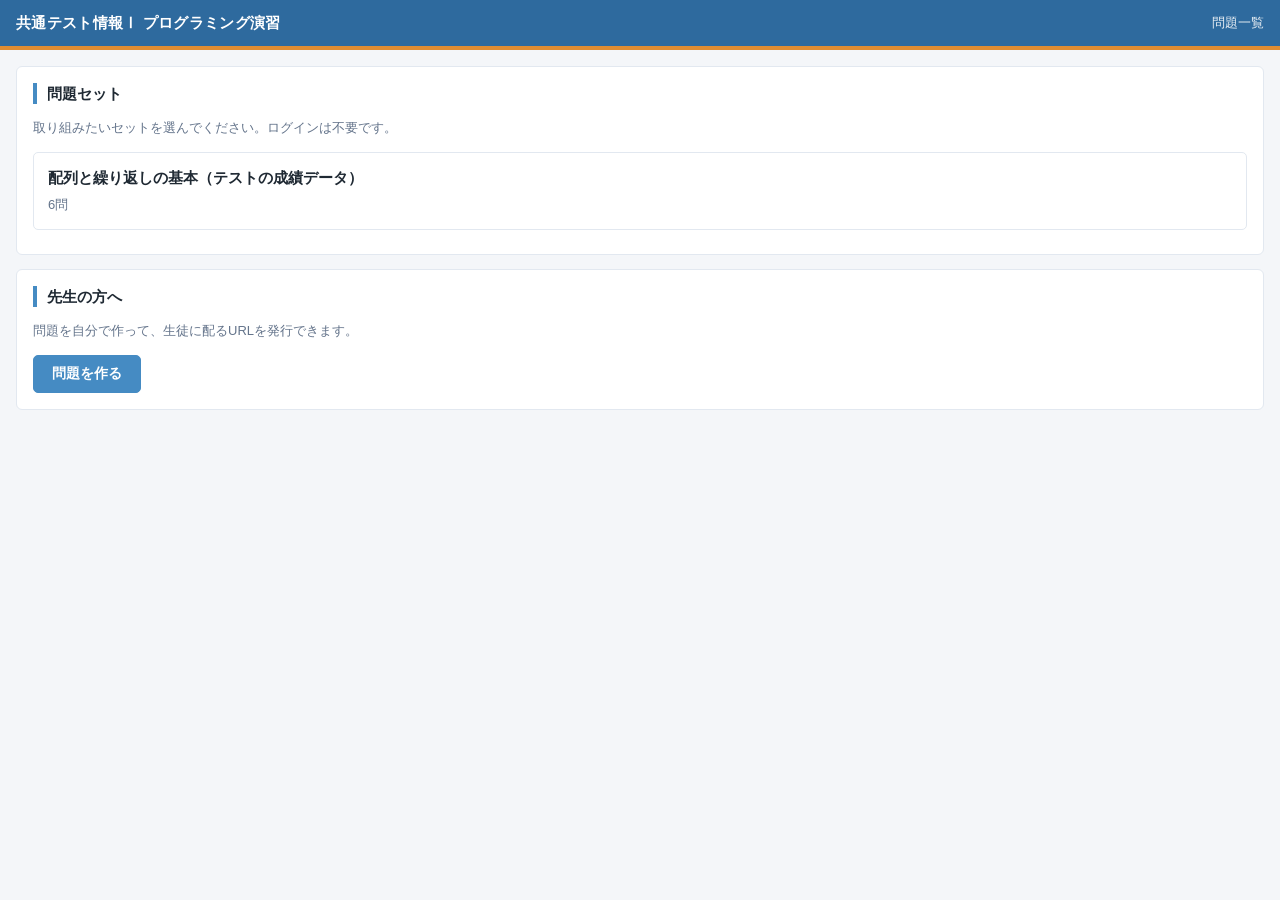
==== index.html @ c81c2eb8 "共通テスト情報Ⅰ プログラミング演習アプリ 初版 - 共通テスト用プログラム表記（新DNCL）のインタプリタを実装（ステップ実行つき） - 穴埋め問題を指ドラッグ／タップで解ける生徒画面（ログイン不要" ====
<!DOCTYPE html>
<html lang="ja">
<head>
<meta charset="utf-8">
<meta name="viewport" content="width=device-width, initial-scale=1, viewport-fit=cover">
<title>共通テスト情報Ⅰ プログラミング演習</title>
<link rel="stylesheet" href="style.css?v=3">
</head>
<body>

<div class="topbar">
  <h1>共通テスト情報Ⅰ プログラミング演習</h1>
  <span class="sub" id="setname"></span>
  <span class="spacer"></span>
  <a href="#/" id="homelink">問題一覧</a>
</div>

<div class="wrap" id="app"></div>

<div class="tray" id="tray" hidden>
  <div class="lbl">選択肢を指でドラッグして、コードの空欄に入れてください（タップして選んでから空欄をタップしてもOK）</div>
  <div class="chips" id="chips"></div>
</div>

<script src="codec.js"></script>
<script src="dncl.js"></script>
<script src="problems.js"></script>
<script src="app.js"></script>
</body>
</html>
---- style.css ----
/* =========================================================================
   共通テスト情報Ⅰ プログラミング演習
   ========================================================================= */
:root {
  --pri: #458BC3;
  --pri-d: #2e6a9e;
  --pri-l: #eaf2f9;
  --acc: #DF8D33;
  --acc-l: #fdf3e7;
  --ok: #2f9e5f;
  --ok-l: #e9f7ef;
  --ng: #d64545;
  --ng-l: #fdeeee;
  --bg: #f4f6f9;
  --card: #ffffff;
  --line: #e2e8f0;
  --text: #1f2933;
  --muted: #64748b;
  --code-bg: #1b2430;
  --code-fg: #e6edf3;
  --code-line: #2b3746;
  --mono: "SFMono-Regular", Consolas, "Liberation Mono", Menlo, "Courier New", monospace;
  --sans: -apple-system, BlinkMacSystemFont, "Hiragino Sans", "Hiragino Kaku Gothic ProN", "Noto Sans JP", sans-serif;
}

* { box-sizing: border-box; }
html, body { margin: 0; padding: 0; }
body {
  font-family: var(--sans);
  background: var(--bg);
  color: var(--text);
  line-height: 1.7;
  -webkit-text-size-adjust: 100%;
}
code { font-family: var(--mono); background: #eef2f6; padding: 1px 5px; border-radius: 3px; font-size: .92em; }
a { color: var(--pri-d); }

/* ---------- header ---------- */
.topbar {
  background: var(--pri-d);
  color: #fff;
  padding: 10px 16px;
  display: flex; align-items: center; gap: 12px;
  flex-wrap: wrap;
  border-bottom: 4px solid var(--acc);
  position: sticky; top: 0; z-index: 40;
}
.topbar h1 { font-size: 15px; margin: 0; font-weight: 600; letter-spacing: .02em; }
.topbar .sub { font-size: 12px; opacity: .85; }
.topbar .spacer { flex: 1; }
.topbar a { color: #fff; text-decoration: none; font-size: 13px; opacity: .9; }
.topbar a:hover { opacity: 1; text-decoration: underline; }

/* ---------- layout ---------- */
.wrap { max-width: 1280px; margin: 0 auto; padding: 16px 16px 180px; }
.cols { display: grid; grid-template-columns: minmax(0, 1.05fr) minmax(0, .95fr); gap: 16px; align-items: start; }
@media (max-width: 980px) { .cols { grid-template-columns: minmax(0, 1fr); } }
.cols > div { min-width: 0; }

.card {
  background: var(--card);
  border: 1px solid var(--line);
  border-radius: 6px;
  padding: 16px;
  margin-bottom: 14px;
}
.card h2 {
  font-size: 15px; margin: 0 0 10px;
  padding-left: 10px; border-left: 4px solid var(--pri);
  line-height: 1.4;
}
.card h3 { font-size: 13px; margin: 16px 0 6px; color: var(--muted); }
.q-text { font-size: 15px; margin: 0 0 4px; }

/* ---------- nav ---------- */
.qnav { display: flex; gap: 6px; flex-wrap: wrap; margin-bottom: 14px; }
.qnav a {
  display: inline-flex; align-items: center; gap: 5px;
  padding: 6px 12px; border-radius: 4px; font-size: 13px;
  background: #fff; border: 1px solid var(--line); color: var(--text);
  text-decoration: none;
}
.qnav a.cur { background: var(--pri); color: #fff; border-color: var(--pri); }
.qnav a .dot { width: 7px; height: 7px; border-radius: 50%; background: #cbd5e1; display: inline-block; }
.qnav a.done .dot { background: var(--ok); }

/* ---------- data table ---------- */
table.data { border-collapse: collapse; font-size: 13px; margin: 8px 0 0; }
table.data th, table.data td { border: 1px solid var(--line); padding: 5px 12px; text-align: center; }
table.data th { background: #f3f4f6; font-weight: 600; }
table.data td:first-child, table.data th:first-child { background: #f8fafc; font-weight: 600; }

/* ---------- code ---------- */
.codebox {
  background: var(--code-bg); color: var(--code-fg);
  border-radius: 6px; padding: 10px 0; overflow-x: auto;
  font-family: var(--mono); font-size: 14px; line-height: 1.9;
}
.cl {
  display: flex; align-items: flex-start; gap: 10px;
  padding: 1px 14px; white-space: pre; transition: background .18s, transform .18s;
  transform-origin: left center; border-left: 3px solid transparent;
}
.cl .ln { color: #64748b; user-select: none; flex: 0 0 auto; font-size: 12px; padding-top: 3px; }
.cl .ct { flex: 1 1 auto; }
.cl.active {
  background: rgba(223, 141, 51, .18);
  border-left-color: var(--acc);
  transform: scale(1.025);
}
.cl.done-flash { background: rgba(69, 139, 195, .16); }
.tok-str { color: #9ecbff; }
.tok-num { color: #f0b37e; }
.tok-kw { color: #ff9dc0; }
.tok-fn { color: #7ee0c0; }
.tok-cmt { color: #7d8a99; }

/* ---------- slots ---------- */
.slot {
  display: inline-block; min-width: 88px; padding: 0 8px;
  background: #33445a; border: 2px dashed #7a90ab; border-radius: 4px;
  color: #cfe0f2; text-align: center; cursor: pointer;
  vertical-align: baseline; font-family: var(--mono);
}
.slot .ph { color: #93a7bd; font-size: 12px; }
.slot.filled { background: #1f5f92; border: 2px solid #6fb2e8; color: #fff; }
.slot.over { background: var(--acc); border-color: #fff; color: #fff; }
.slot.correct { background: #17663f; border: 2px solid #46c185; }
.slot.wrong { background: #7a2727; border: 2px solid #e07c7c; }

/* ---------- tray ---------- */
.tray {
  position: fixed; left: 0; right: 0; bottom: 0; z-index: 30;
  background: #fff; border-top: 1px solid var(--line);
  box-shadow: 0 -2px 12px rgba(0,0,0,.06);
  padding: 10px 14px calc(10px + env(safe-area-inset-bottom));
}
.tray .lbl { font-size: 12px; color: var(--muted); margin-bottom: 6px; }
.chips { display: flex; flex-wrap: wrap; gap: 8px; max-height: 132px; overflow-y: auto; }
.chip {
  font-family: var(--mono); font-size: 13.5px;
  padding: 7px 12px; border-radius: 5px;
  background: var(--pri-l); border: 1px solid #b4d3ea; color: var(--pri-d);
  cursor: grab; user-select: none; touch-action: none; white-space: nowrap;
}
.chip.selected { background: var(--acc); border-color: var(--acc); color: #fff; }
.ghost {
  position: fixed; z-index: 100; pointer-events: none;
  font-family: var(--mono); font-size: 13.5px;
  padding: 7px 12px; border-radius: 5px;
  background: var(--acc); color: #fff; box-shadow: 0 6px 18px rgba(0,0,0,.25);
  transform: translate(-50%, -50%);
}

/* ---------- buttons ---------- */
.btns { display: flex; gap: 8px; flex-wrap: wrap; margin-top: 12px; }
button {
  font-family: var(--sans); font-size: 14px;
  padding: 9px 18px; border-radius: 5px; border: 1px solid var(--line);
  background: #fff; color: var(--text); cursor: pointer;
}
button:hover { background: #f8fafc; }
button.primary { background: var(--pri); border-color: var(--pri); color: #fff; font-weight: 600; }
button.primary:hover { background: var(--pri-d); }
button.accent { background: var(--acc); border-color: var(--acc); color: #fff; font-weight: 600; }
button.accent:hover { filter: brightness(.94); }
button:disabled { opacity: .45; cursor: default; }
button.icon { padding: 7px 12px; font-size: 15px; }

/* ---------- result ---------- */
.result { margin-top: 14px; padding: 12px 14px; border-radius: 5px; font-size: 14px; display: none; }
.result.show { display: block; }
.result.ok { background: var(--ok-l); border-left: 4px solid var(--ok); }
.result.ng { background: var(--ng-l); border-left: 4px solid var(--ng); }
.result h4 { margin: 0 0 6px; font-size: 15px; }
.result ul { margin: 6px 0 0; padding-left: 20px; }
.result li { margin-bottom: 5px; }
.result .bno { font-family: var(--mono); font-weight: 700; }
.hintbox { margin-top: 10px; padding: 10px 12px; background: #fffdf5; border-left: 4px solid var(--acc); font-size: 13.5px; display: none; }
.hintbox.show { display: block; }

/* ---------- animation panel ---------- */
.anim-ctrl { display: flex; align-items: center; gap: 6px; flex-wrap: wrap; margin-bottom: 10px; }
.anim-ctrl input[type=range] { width: 110px; }
.anim-ctrl .pos { font-size: 12px; color: var(--muted); font-family: var(--mono); }
.narration {
  min-height: 62px; padding: 11px 13px; border-radius: 5px;
  background: var(--acc-l); border-left: 4px solid var(--acc);
  font-size: 14px;
}
.narration .badge {
  display: inline-block; font-size: 11px; padding: 1px 8px; border-radius: 10px;
  background: var(--acc); color: #fff; margin-right: 8px; vertical-align: 1px;
}
.narration.err { background: var(--ng-l); border-left-color: var(--ng); }

.vars { margin-top: 12px; }
.vrow { display: flex; align-items: center; gap: 10px; margin-bottom: 8px; flex-wrap: wrap; }
.vname { font-family: var(--mono); font-size: 13px; color: var(--muted); min-width: 110px; }
.vval {
  font-family: var(--mono); font-size: 14px; font-weight: 600;
  background: #eef2f6; border: 1px solid var(--line); border-radius: 4px;
  padding: 3px 12px; min-width: 46px; text-align: center;
  transition: background .25s, transform .25s;
}
.vval.hit { background: var(--acc); color: #fff; transform: scale(1.16); }

.arr { display: flex; gap: 3px; flex-wrap: wrap; }
.cellwrap { display: flex; flex-direction: column; align-items: center; }
.cellwrap .ix { font-size: 10px; color: var(--muted); font-family: var(--mono); }
.cell {
  font-family: var(--mono); font-size: 13px;
  min-width: 44px; padding: 5px 6px; text-align: center;
  border: 1px solid var(--line); background: #fff; border-radius: 3px;
  transition: background .25s, transform .25s, border-color .25s;
}
.cell.hit { background: var(--acc); color: #fff; border-color: var(--acc); transform: scale(1.14); }
.cell.cursor { border-color: var(--pri); box-shadow: 0 0 0 2px var(--pri-l); }

.console {
  margin-top: 12px; background: #101820; color: #b9f5c9;
  border-radius: 5px; padding: 10px 12px; font-family: var(--mono); font-size: 13px;
  min-height: 64px; max-height: 190px; overflow-y: auto; white-space: pre-wrap;
}
.console .ph { color: #5b6b7a; }

/* ---------- misc ---------- */
.muted { color: var(--muted); font-size: 13px; }
.list a {
  display: block; padding: 12px 14px; background: #fff; border: 1px solid var(--line);
  border-radius: 5px; margin-bottom: 8px; text-decoration: none; color: var(--text);
}
.list a:hover { border-color: var(--pri); }
.list a b { display: block; font-size: 15px; }
.pager { display: flex; justify-content: space-between; gap: 8px; margin-top: 4px; }

/* teacher */
.field { margin-bottom: 14px; }
.field label { display: block; font-size: 13px; font-weight: 600; margin-bottom: 4px; }
.field .desc { font-size: 12px; color: var(--muted); margin-bottom: 5px; }
input[type=text], textarea, select {
  width: 100%; padding: 8px 10px; border: 1px solid var(--line); border-radius: 4px;
  font-family: var(--sans); font-size: 14px; background: #fff;
}
textarea.code { font-family: var(--mono); font-size: 13.5px; line-height: 1.8; }
.urlout {
  word-break: break-all; font-family: var(--mono); font-size: 12px;
  background: #f8fafc; border: 1px solid var(--line); border-radius: 4px; padding: 10px;
}

/* =========================================================================
   スマホ表示（ここを優先して調整する）
   ========================================================================= */
.only-sp { display: none; }
.nav-short { display: none; }
.tablewrap { overflow-x: auto; -webkit-overflow-scrolling: touch; }
.codebox { -webkit-overflow-scrolling: touch; }
.anim-head { display: flex; align-items: center; justify-content: space-between; gap: 8px; }
.anim-head h2 { margin-bottom: 0; }

@media (max-width: 980px) {
  .only-sp { display: inline-block; }
  .hide-sp { display: none !important; }
  .nav-full { display: none; }
  .nav-short { display: inline; font-weight: 600; }

  .topbar { padding: 9px 12px; }
  .topbar h1 { font-size: 14px; }
  .topbar .sub { display: none; }

  .wrap { padding: 12px 12px 200px; }
  .card { padding: 13px; margin-bottom: 11px; }
  .card h2 { font-size: 14.5px; }
  .card h3 { margin: 12px 0 5px; }
  .q-text { font-size: 14.5px; }
  .result { font-size: 13.5px; }

  /* 問題ナビは番号だけの1行スクロール */
  .qnav { flex-wrap: nowrap; overflow-x: auto; padding-bottom: 4px; -webkit-overflow-scrolling: touch; }
  .qnav a { flex: 0 0 auto; padding: 8px 15px; font-size: 14px; justify-content: center; }

  /* コードとスロット（指で押しやすく） */
  .codebox { font-size: 13px; line-height: 2.1; }
  .cl { padding: 1px 10px; scroll-margin-top: 64px; scroll-margin-bottom: 58vh; }
  .slot { min-width: 74px; padding: 2px 9px; }

  /* 選択肢トレイ */
  .tray { padding: 9px 12px calc(9px + env(safe-area-inset-bottom)); }
  .tray .lbl { font-size: 11.5px; margin-bottom: 5px; }
  .chips { max-height: 108px; gap: 7px; }
  .chip { padding: 10px 13px; font-size: 13.5px; }

  button { padding: 10px 16px; }
  .btns { gap: 7px; }
  .pager button { font-size: 13px; padding: 9px 12px; }

  /* 実行パネルを画面下からせり出させ、コードと同時に見えるようにする */
  body.anim-open #animpanel {
    position: fixed; left: 0; right: 0; bottom: 0; z-index: 36;
    max-height: 56vh; overflow-y: auto; background: #fff;
    border-top: 2px solid var(--acc);
    box-shadow: 0 -6px 24px rgba(0, 0, 0, .18);
    -webkit-overflow-scrolling: touch;
    padding-bottom: env(safe-area-inset-bottom);
  }
  body.anim-open #animpanel > .card { margin: 0; border: 0; border-radius: 0; }
  body.anim-open .tray { display: none; }
  body.anim-open .wrap { padding-bottom: 62vh; }

  .closeanim { padding: 6px 12px; font-size: 13px; }
  .anim-ctrl { gap: 5px; }
  .anim-ctrl input[type=range] { width: 84px; }
  .narration { font-size: 14px; min-height: auto; padding: 10px 12px; }
  .vrow { margin-bottom: 7px; }
  .vval { font-size: 14px; }
  .cell { min-width: 40px; font-size: 12.5px; }
  .console { max-height: 112px; min-height: 44px; font-size: 12.5px; }
}

@supports (max-height: 100dvh) {
  @media (max-width: 980px) {
    body.anim-open #animpanel { max-height: 56dvh; }
    body.anim-open .wrap { padding-bottom: 62dvh; }
    .cl { scroll-margin-bottom: 58dvh; }
  }
}

@media (max-width: 520px) {
  .codebox { font-size: 12.2px; }
  .cl .ln { font-size: 11px; }
  .cell { min-width: 36px; padding: 4px 5px; }
  .cellwrap .ix { font-size: 9.5px; }
  .vname { min-width: 82px; font-size: 12px; }
  table.data th, table.data td { padding: 4px 9px; font-size: 12.5px; }
}
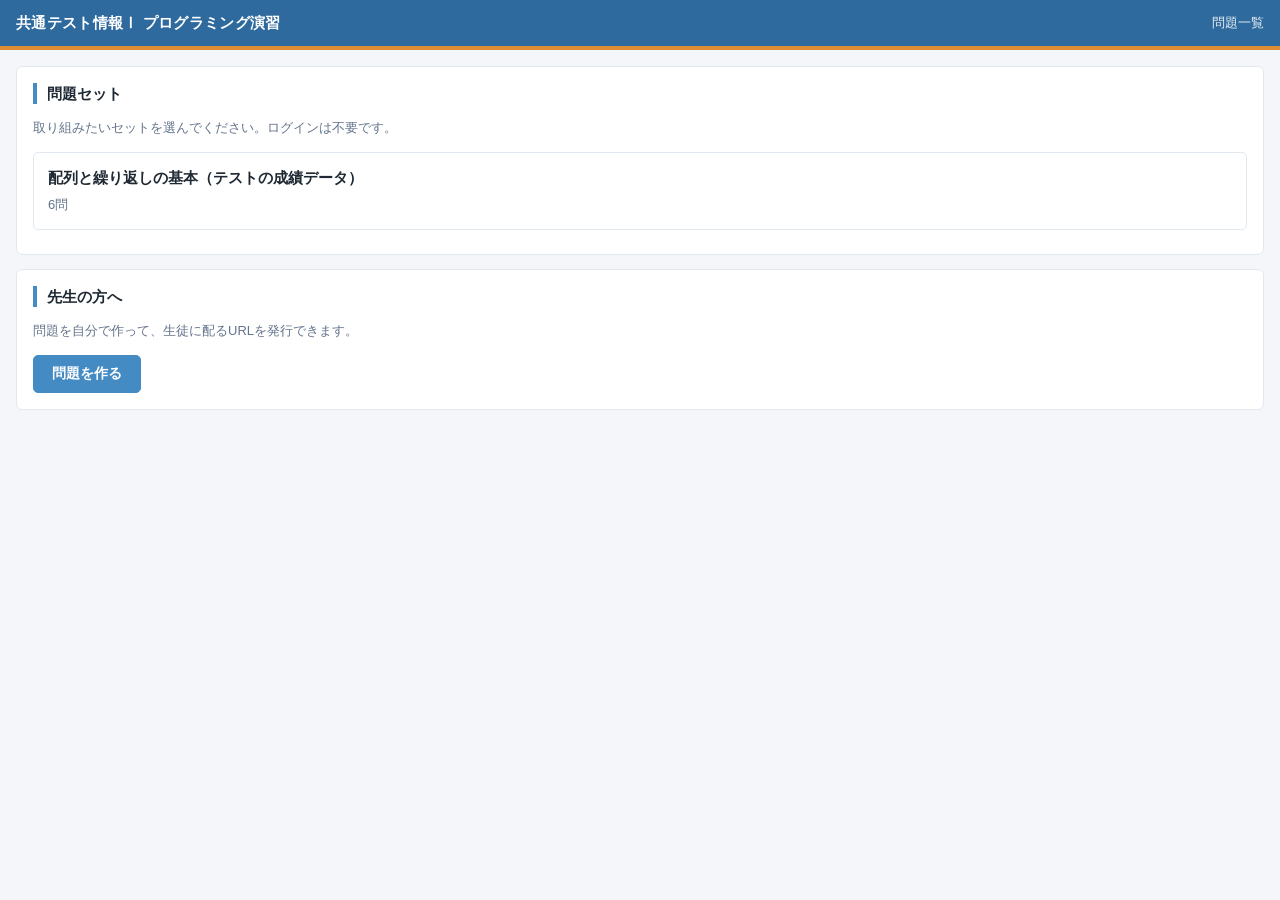
==== commit 490b62a9: "スマホの選択肢UIを作り直し - 選択肢が画面外に出てスクロールできない問題を修正   chip の touch-action を none から pan-y にし、上下スワイプはリストの   スクロ" ====
--- a/index.html
+++ b/index.html
@@ -4,7 +4,7 @@
 <meta charset="utf-8">
 <meta name="viewport" content="width=device-width, initial-scale=1, viewport-fit=cover">
 <title>共通テスト情報Ⅰ プログラミング演習</title>
-<link rel="stylesheet" href="style.css?v=3">
+<link rel="stylesheet" href="style.css?v=4">
 </head>
 <body>
 
@@ -18,7 +18,11 @@
 <div class="wrap" id="app"></div>
 
 <div class="tray" id="tray" hidden>
-  <div class="lbl">選択肢を指でドラッグして、コードの空欄に入れてください（タップして選んでから空欄をタップしてもOK）</div>
+  <div class="trayhead" id="trayhead">
+    <span class="traytitle">選択肢</span>
+    <span class="traytip" id="traytip">タップして選ぶ → 空欄をタップ（長押しでドラッグ）</span>
+    <button class="traytoggle" id="traytoggle" aria-label="選択肢の開閉">▼</button>
+  </div>
   <div class="chips" id="chips"></div>
 </div>
 
--- a/style.css
+++ b/style.css
@@ -52,7 +52,7 @@
 .topbar a:hover { opacity: 1; text-decoration: underline; }
 
 /* ---------- layout ---------- */
-.wrap { max-width: 1280px; margin: 0 auto; padding: 16px 16px 180px; }
+.wrap { max-width: 1280px; margin: 0 auto; padding: 16px 16px calc(var(--trayh, 170px) + 28px); }
 .cols { display: grid; grid-template-columns: minmax(0, 1.05fr) minmax(0, .95fr); gap: 16px; align-items: start; }
 @media (max-width: 980px) { .cols { grid-template-columns: minmax(0, 1fr); } }
 .cols > div { min-width: 0; }
@@ -127,29 +127,66 @@
 .slot.over { background: var(--acc); border-color: #fff; color: #fff; }
 .slot.correct { background: #17663f; border: 2px solid #46c185; }
 .slot.wrong { background: #7a2727; border: 2px solid #e07c7c; }
-
-/* ---------- tray ---------- */
+/* 選択肢を選んでいる間、入れられる空欄を光らせる */
+.slot.awaiting { border-color: var(--acc); animation: slotpulse 1.2s ease-in-out infinite; }
+@keyframes slotpulse {
+  0%, 100% { box-shadow: 0 0 0 0 rgba(223, 141, 51, .6); }
+  50% { box-shadow: 0 0 0 6px rgba(223, 141, 51, 0); }
+}
+
+/* ---------- 選択肢トレイ ---------- */
 .tray {
   position: fixed; left: 0; right: 0; bottom: 0; z-index: 30;
   background: #fff; border-top: 1px solid var(--line);
-  box-shadow: 0 -2px 12px rgba(0,0,0,.06);
-  padding: 10px 14px calc(10px + env(safe-area-inset-bottom));
-}
-.tray .lbl { font-size: 12px; color: var(--muted); margin-bottom: 6px; }
-.chips { display: flex; flex-wrap: wrap; gap: 8px; max-height: 132px; overflow-y: auto; }
+  box-shadow: 0 -3px 14px rgba(0,0,0,.10);
+  padding-bottom: env(safe-area-inset-bottom);
+}
+.trayhead {
+  display: flex; align-items: center; gap: 10px;
+  padding: 8px 14px; background: var(--pri-l);
+  border-bottom: 1px solid #cfe0ee;
+}
+.traytitle {
+  font-size: 13px; font-weight: 700; color: var(--pri-d);
+  border: 1.5px solid var(--pri); border-radius: 4px; padding: 1px 9px; background: #fff;
+  flex: 0 0 auto;
+}
+.traytip { font-size: 11.5px; color: var(--muted); flex: 1 1 auto; line-height: 1.4; }
+.traytoggle { flex: 0 0 auto; padding: 4px 11px; font-size: 12px; border-radius: 4px; }
+
+.chips {
+  display: flex; flex-wrap: wrap; gap: 8px;
+  padding: 11px 14px 13px;
+  max-height: 150px; overflow-y: auto;
+  -webkit-overflow-scrolling: touch; overscroll-behavior: contain;
+}
+.tray.collapsed .chips { display: none; }
+
 .chip {
+  display: inline-flex; align-items: center; gap: 8px;
   font-family: var(--mono); font-size: 13.5px;
-  padding: 7px 12px; border-radius: 5px;
-  background: var(--pri-l); border: 1px solid #b4d3ea; color: var(--pri-d);
-  cursor: grab; user-select: none; touch-action: none; white-space: nowrap;
-}
-.chip.selected { background: var(--acc); border-color: var(--acc); color: #fff; }
+  padding: 7px 13px 7px 7px; border-radius: 6px;
+  background: #fff; border: 1.5px solid #a9cde8; color: var(--pri-d);
+  cursor: grab; user-select: none; white-space: nowrap;
+  touch-action: pan-y;                 /* 上下スワイプはスクロールに譲る */
+  box-shadow: 0 1px 0 rgba(0,0,0,.05);
+}
+.chip .cnum {
+  font-family: var(--sans); font-weight: 700; font-size: 12px;
+  color: #fff; background: var(--pri); border-radius: 4px;
+  min-width: 23px; height: 21px; line-height: 21px; text-align: center;
+}
+.chip.selected { background: var(--acc-l); border-color: var(--acc); color: #8a4f08; }
+.chip.selected .cnum { background: var(--acc); }
+.chip.lifting { opacity: .35; }
+body.dragging { user-select: none; }
+
 .ghost {
   position: fixed; z-index: 100; pointer-events: none;
   font-family: var(--mono); font-size: 13.5px;
-  padding: 7px 12px; border-radius: 5px;
-  background: var(--acc); color: #fff; box-shadow: 0 6px 18px rgba(0,0,0,.25);
-  transform: translate(-50%, -50%);
+  padding: 8px 13px; border-radius: 6px;
+  background: var(--acc); color: #fff; box-shadow: 0 8px 22px rgba(0,0,0,.3);
+  transform: translate(-50%, -50%) scale(1.06);
 }
 
 /* ---------- buttons ---------- */
@@ -268,7 +305,7 @@
   .topbar h1 { font-size: 14px; }
   .topbar .sub { display: none; }
 
-  .wrap { padding: 12px 12px 200px; }
+  .wrap { padding: 12px 12px calc(var(--trayh, 190px) + 20px); }
   .card { padding: 13px; margin-bottom: 11px; }
   .card h2 { font-size: 14.5px; }
   .card h3 { margin: 12px 0 5px; }
@@ -284,11 +321,13 @@
   .cl { padding: 1px 10px; scroll-margin-top: 64px; scroll-margin-bottom: 58vh; }
   .slot { min-width: 74px; padding: 2px 9px; }
 
-  /* 選択肢トレイ */
-  .tray { padding: 9px 12px calc(9px + env(safe-area-inset-bottom)); }
-  .tray .lbl { font-size: 11.5px; margin-bottom: 5px; }
-  .chips { max-height: 108px; gap: 7px; }
-  .chip { padding: 10px 13px; font-size: 13.5px; }
+  /* 選択肢トレイ：見出しをつけて「選択肢」だと分かるようにし、中身はスクロールできるようにする */
+  .trayhead { padding: 7px 12px; gap: 8px; }
+  .traytitle { font-size: 12.5px; padding: 1px 8px; }
+  .traytip { font-size: 11px; }
+  .chips { padding: 10px 12px 12px; max-height: 32vh; gap: 7px; }
+  .chip { padding: 9px 12px 9px 7px; font-size: 13.5px; }
+  .chip .cnum { min-width: 24px; height: 22px; line-height: 22px; }
 
   button { padding: 10px 16px; }
   .btns { gap: 7px; }
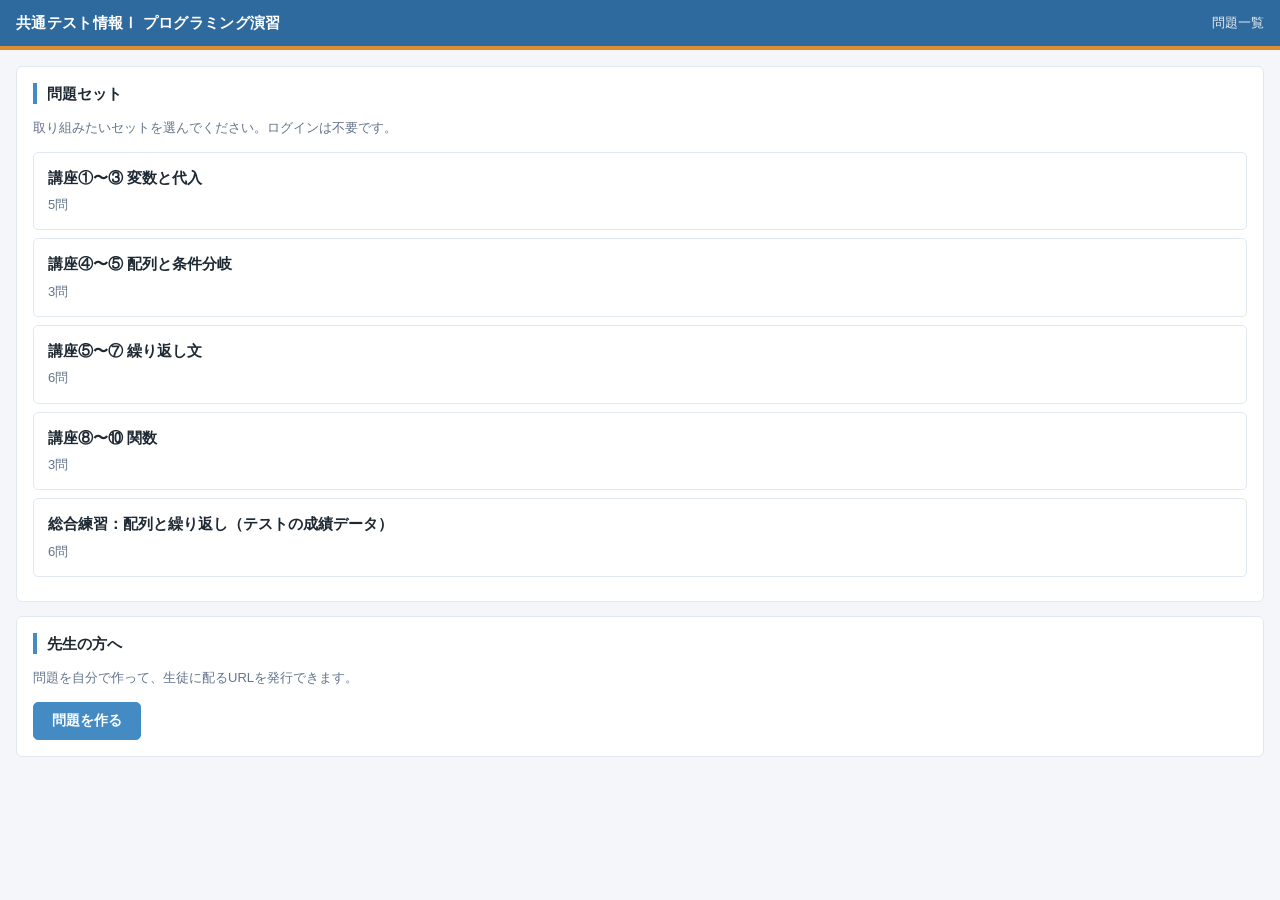
==== commit f4c3ed18: "教材全10ページを4セット17問に問題化し、全問題に解き方の紙芝居を追加 - dncl.js: ユーザー定義関数に対応（関数定義/戻り値/ローカルスコープ）。   関数内も1ステップずつ記録するため実" ====
--- a/index.html
+++ b/index.html
@@ -4,7 +4,7 @@
 <meta charset="utf-8">
 <meta name="viewport" content="width=device-width, initial-scale=1, viewport-fit=cover">
 <title>共通テスト情報Ⅰ プログラミング演習</title>
-<link rel="stylesheet" href="style.css?v=4">
+<link rel="stylesheet" href="style.css?v=8">
 </head>
 <body>
 
@@ -26,9 +26,9 @@
   <div class="chips" id="chips"></div>
 </div>
 
-<script src="codec.js"></script>
-<script src="dncl.js"></script>
-<script src="problems.js"></script>
-<script src="app.js"></script>
+<script src="codec.js?v=8"></script>
+<script src="dncl.js?v=8"></script>
+<script src="problems.js?v=8"></script>
+<script src="app.js?v=8"></script>
 </body>
 </html>
--- a/style.css
+++ b/style.css
@@ -121,6 +121,7 @@
   background: #33445a; border: 2px dashed #7a90ab; border-radius: 4px;
   color: #cfe0f2; text-align: center; cursor: pointer;
   vertical-align: baseline; font-family: var(--mono);
+  touch-action: none;   /* 空欄からつまみ出すのもすぐできるように */
 }
 .slot .ph { color: #93a7bd; font-size: 12px; }
 .slot.filled { background: #1f5f92; border: 2px solid #6fb2e8; color: #fff; }
@@ -167,10 +168,21 @@
   font-family: var(--mono); font-size: 13.5px;
   padding: 7px 13px 7px 7px; border-radius: 6px;
   background: #fff; border: 1.5px solid #a9cde8; color: var(--pri-d);
-  cursor: grab; user-select: none; white-space: nowrap;
-  touch-action: pan-y;                 /* 上下スワイプはスクロールに譲る */
+  cursor: grab; white-space: nowrap;
   box-shadow: 0 1px 0 rgba(0,0,0,.05);
-}
+  transition: transform .12s, background .12s;
+  touch-action: none;                  /* 全部見えているとき＝触ってすぐドラッグ */
+}
+/* はみ出してスクロールが必要なときだけ、上下スワイプをスクロールに譲る */
+.chips.scrollable .chip { touch-action: pan-y; }
+/* 長押ししたときに文字選択・コピーメニュー・虫めがねが出ないようにする */
+.chip, .slot, .trayhead, .ghost {
+  -webkit-user-select: none; -moz-user-select: none; -ms-user-select: none; user-select: none;
+  -webkit-touch-callout: none;
+  -webkit-tap-highlight-color: transparent;
+}
+.chip:active { background: var(--pri-l); }
+.chip.pressing { transform: scale(.96); background: var(--pri-l); }
 .chip .cnum {
   font-family: var(--sans); font-weight: 700; font-size: 12px;
   color: #fff; background: var(--pri); border-radius: 4px;
@@ -178,8 +190,11 @@
 }
 .chip.selected { background: var(--acc-l); border-color: var(--acc); color: #8a4f08; }
 .chip.selected .cnum { background: var(--acc); }
-.chip.lifting { opacity: .35; }
-body.dragging { user-select: none; }
+.chip.lifting { opacity: .3; transform: none; }
+body.dragging, body.dragging * {
+  -webkit-user-select: none !important; -moz-user-select: none !important; user-select: none !important;
+  -webkit-touch-callout: none;
+}
 
 .ghost {
   position: fixed; z-index: 100; pointer-events: none;
@@ -260,6 +275,94 @@
   min-height: 64px; max-height: 190px; overflow-y: auto; white-space: pre-wrap;
 }
 .console .ph { color: #5b6b7a; }
+.console .cline.new { animation: consin .5s ease-out; }
+@keyframes consin {
+  from { background: rgba(185, 245, 201, .4); color: #fff; }
+}
+
+/* ---------- アニメーション演出 ---------- */
+/* デスクトップでは実行パネルを追従させ、常に視界に入れる */
+@media (min-width: 981px) {
+  #animpanel { position: sticky; top: 58px; }
+}
+
+/* 進捗バー */
+.pbar { height: 4px; background: #e2e8f0; border-radius: 2px; margin-bottom: 10px; overflow: hidden; }
+.pbar i { display: block; height: 100%; width: 0; background: var(--acc); transition: width .25s ease-out; }
+
+/* 実行中の行の右端に出る結果バッジ（total ← 50 ／ ○真 ／ i = 2） */
+.lbadge {
+  display: inline-block; margin-left: 12px; padding: 0 9px;
+  border-radius: 4px; font-family: var(--sans); font-size: 11.5px;
+  font-weight: 700; line-height: 1.8; vertical-align: 1px; white-space: nowrap;
+  animation: badgein .22s ease-out;
+}
+@keyframes badgein {
+  from { opacity: 0; transform: translateY(-5px) scale(.85); }
+}
+.lbadge.b-assign { background: var(--acc); color: #fff; }
+.lbadge.b-true { background: var(--ok); color: #fff; }
+.lbadge.b-false { background: #5b6b7a; color: #fff; }
+.lbadge.b-loop { background: var(--pri); color: #fff; }
+.lbadge.b-out { background: #101820; color: #b9f5c9; border: 1px solid #2b3746; }
+
+/* 実行行から代入先へ飛ぶ値トークン */
+.fly {
+  position: fixed; z-index: 90; pointer-events: none;
+  font-family: var(--mono); font-size: 13px; font-weight: 700;
+  background: var(--acc); color: #fff;
+  padding: 3px 11px; border-radius: 13px;
+  box-shadow: 0 4px 14px rgba(223, 141, 51, .5);
+  transform: translate(-50%, -50%);
+  max-width: 60vw; overflow: hidden; text-overflow: ellipsis; white-space: nowrap;
+}
+
+/* 変数パネルの「読んだ場所」（青） 。「変わった場所」はオレンジの .hit */
+.cell.src { background: var(--pri-l); border-color: var(--pri); }
+.vval.src { background: var(--pri-l); border-color: var(--pri); }
+
+/* 凡例 */
+.legend { font-weight: 400; font-size: 11px; color: var(--muted); margin-left: 6px; }
+.legend .lg {
+  display: inline-block; width: 10px; height: 10px; border-radius: 2px;
+  margin: 0 3px 0 8px; vertical-align: -1px;
+}
+.legend .lg.src { background: var(--pri-l); border: 1px solid var(--pri); }
+.legend .lg.dst { background: var(--acc); }
+
+/* 配列カーソルの名前ラベル（セルの下に ▲ i と出す） */
+.cellwrap { position: relative; }
+.arr { padding-bottom: 15px; }
+.curlabel {
+  position: absolute; top: 100%; left: 50%; transform: translateX(-50%);
+  font-family: var(--mono); font-size: 10.5px; font-weight: 700;
+  color: var(--pri-d); white-space: nowrap; line-height: 1.4;
+}
+
+/* ナレーションの種別バッジ色分けと変化チップ */
+.narration .badge.k-assign { background: var(--acc); }
+.narration .badge.k-cond { background: var(--pri); }
+.narration .badge.k-loop { background: var(--pri-d); }
+.narration .badge.k-out { background: #101820; }
+.narration .badge.k-fn { background: #5b4a8a; }
+.lbadge.b-fn { background: #5b4a8a; color: #fff; }
+.ndiff {
+  margin-top: 8px; display: flex; align-items: center; gap: 8px; flex-wrap: wrap;
+  font-family: var(--mono); font-size: 14.5px;
+}
+.ndiff .dn { font-weight: 700; color: var(--pri-d); }
+.ndiff .old { color: var(--muted); text-decoration: line-through; }
+.ndiff .ar { color: var(--muted); }
+.ndiff .new { font-weight: 700; background: var(--acc); color: #fff; border-radius: 4px; padding: 0 9px; }
+.verdict { font-family: var(--sans); font-weight: 700; font-size: 13px; padding: 1px 10px; border-radius: 4px; }
+.verdict.v-ok { background: var(--ok-l); color: var(--ok); border: 1px solid var(--ok); }
+.verdict.v-ng { background: #f1f5f9; color: #64748b; border: 1px solid #cbd5e1; }
+
+@media (prefers-reduced-motion: reduce) {
+  .lbadge { animation: none; }
+  .fly { display: none; }
+  .console .cline.new { animation: none; }
+}
 
 /* ---------- misc ---------- */
 .muted { color: var(--muted); font-size: 13px; }
@@ -325,7 +428,7 @@
   .trayhead { padding: 7px 12px; gap: 8px; }
   .traytitle { font-size: 12.5px; padding: 1px 8px; }
   .traytip { font-size: 11px; }
-  .chips { padding: 10px 12px 12px; max-height: 32vh; gap: 7px; }
+  .chips { padding: 10px 12px 12px; max-height: 42vh; gap: 7px; }
   .chip { padding: 9px 12px 9px 7px; font-size: 13.5px; }
   .chip .cnum { min-width: 24px; height: 22px; line-height: 22px; }
 
@@ -372,3 +475,83 @@
   .vname { min-width: 82px; font-size: 12px; }
   table.data th, table.data td { padding: 4px 9px; font-size: 12.5px; }
 }
+
+/* ===================== 紙芝居（解き方のイメージ） ===================== */
+.kami { display: flex; align-items: stretch; gap: 10px; }
+.knav {
+  flex: 0 0 auto; align-self: center;
+  width: 46px; height: 46px; border-radius: 50%;
+  border: 2px solid var(--pri); background: #fff; color: var(--pri-d);
+  font-size: 18px; font-weight: 700; padding: 0; line-height: 1;
+  box-shadow: 0 2px 6px rgba(69, 139, 195, .3);
+  transition: background .15s, color .15s, transform .1s, box-shadow .15s;
+}
+.knav:hover { background: var(--pri); color: #fff; }
+.knav:active { transform: scale(.9); }
+.knav:disabled { opacity: .25; box-shadow: none; background: #fff; color: var(--pri-d); }
+.knav.sm { width: 38px; height: 38px; font-size: 15px; box-shadow: 0 1px 4px rgba(69, 139, 195, .3); }
+.kstage {
+  flex: 1 1 auto; min-width: 0; min-height: 195px;
+  background: #f8fafc; border: 1px solid var(--line); border-radius: 8px;
+  padding: 14px 16px; overflow: hidden; cursor: pointer;
+  -webkit-user-select: none; user-select: none;
+  -webkit-tap-highlight-color: transparent; touch-action: pan-y;
+}
+.kslide { animation: kin .28s ease-out; }
+.kslide.from-l { animation-name: kinl; }
+@keyframes kin { from { opacity: 0; transform: translateX(26px); } }
+@keyframes kinl { from { opacity: 0; transform: translateX(-26px); } }
+.kslide h4 {
+  margin: 0 0 10px; font-size: 14.5px; color: var(--pri-d);
+  display: inline-block; padding-bottom: 5px; border-bottom: 2.5px solid var(--pri);
+}
+.kfoot { display: flex; align-items: center; justify-content: center; gap: 12px; margin-top: 10px; }
+.kdots { display: flex; gap: 6px; }
+.kdots i { width: 8px; height: 8px; border-radius: 50%; background: #cbd5e1; cursor: pointer; transition: all .2s; }
+.kdots i.on { background: var(--acc); width: 22px; border-radius: 4px; }
+.kpos { font-family: var(--mono); font-size: 12px; color: var(--muted); }
+
+/* --- スライドの部品 --- */
+.sl-row { display: flex; align-items: center; gap: 10px; flex-wrap: wrap; margin: 10px 0; }
+.sl-box {
+  display: inline-flex; flex-direction: column; align-items: stretch;
+  border: 2px solid var(--pri); border-radius: 6px; background: #fff;
+  min-width: 76px; overflow: hidden; text-align: center;
+}
+.sl-bn { font-size: 11px; font-family: var(--mono); background: var(--pri); color: #fff; padding: 1px 8px; white-space: nowrap; }
+.sl-bv { font-family: var(--mono); font-weight: 700; font-size: 15.5px; padding: 4px 10px; }
+.sl-ar {
+  display: inline-flex; flex-direction: column; align-items: center;
+  color: var(--acc); font-weight: 700; font-size: 19px; line-height: 1.05;
+}
+.sl-ar i { font-style: normal; font-size: 10.5px; color: #8a5511; }
+.sl-big { font-family: var(--mono); font-weight: 700; font-size: 16.5px; margin: 10px 0; }
+.sl-note {
+  margin-top: 10px; padding: 8px 11px; background: var(--acc-l);
+  border-left: 3px solid var(--acc); font-size: 13px; line-height: 1.7;
+}
+.sl-flow { display: flex; flex-direction: column; align-items: flex-start; gap: 4px; margin: 10px 0; }
+.sl-flow > span {
+  background: #fff; border: 1.5px solid var(--pri); border-radius: 5px;
+  padding: 4px 12px; font-size: 13px; font-family: var(--mono);
+}
+.sl-flow > b { color: var(--acc); margin-left: 18px; line-height: 1; }
+.sl-arr { display: inline-flex; align-items: flex-end; gap: 2px; }
+.sl-an { font-family: var(--mono); font-size: 12px; color: var(--muted); margin-right: 6px; align-self: center; }
+.sl-cell { display: inline-flex; flex-direction: column; align-items: center; }
+.sl-cell i { font-style: normal; font-size: 10px; color: var(--muted); font-family: var(--mono); }
+.sl-cell b {
+  border: 1px solid var(--line); background: #fff; min-width: 38px;
+  text-align: center; font-family: var(--mono); font-size: 13px; padding: 3px 5px;
+}
+.sl-cell.hi b { background: var(--acc); color: #fff; border-color: var(--acc); }
+
+@media (max-width: 520px) {
+  .kami { gap: 6px; }
+  .knav { width: 40px; height: 40px; font-size: 16px; }
+  .kstage { min-height: 175px; padding: 12px; }
+  .sl-flow > span { font-size: 12px; }
+}
+@media (prefers-reduced-motion: reduce) {
+  .kslide { animation: none; }
+}
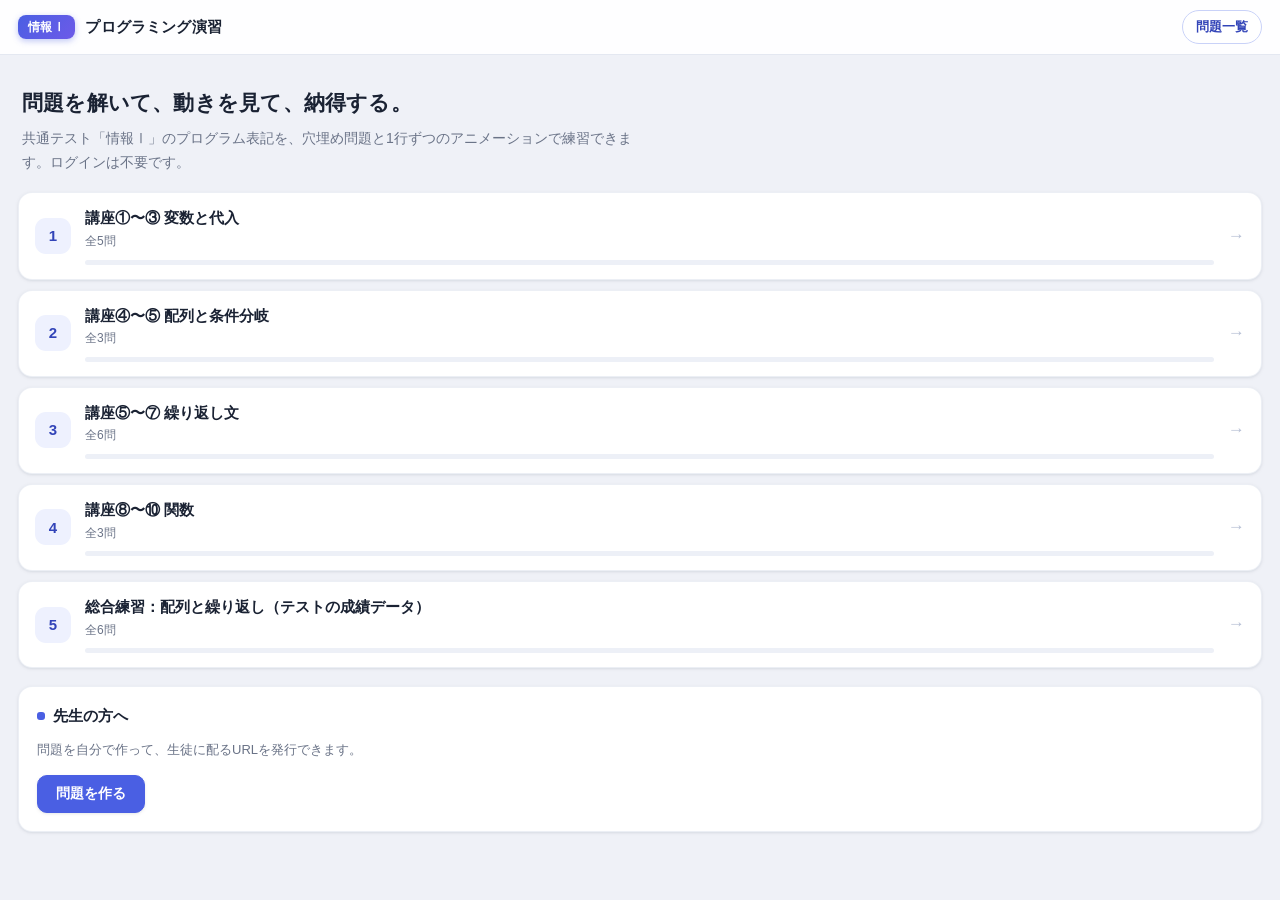
==== commit 7e2d9ced: "紙芝居ヒントをモーダル化し、UIデザインをインディゴ基調に全面刷新 Co-authored-by: Cursor <cursoragent@cursor.com>" ====
--- a/index.html
+++ b/index.html
@@ -4,12 +4,13 @@
 <meta charset="utf-8">
 <meta name="viewport" content="width=device-width, initial-scale=1, viewport-fit=cover">
 <title>共通テスト情報Ⅰ プログラミング演習</title>
-<link rel="stylesheet" href="style.css?v=8">
+<link rel="stylesheet" href="style.css?v=9">
 </head>
 <body>
 
 <div class="topbar">
-  <h1>共通テスト情報Ⅰ プログラミング演習</h1>
+  <span class="brand">情報Ⅰ</span>
+  <h1>プログラミング演習</h1>
   <span class="sub" id="setname"></span>
   <span class="spacer"></span>
   <a href="#/" id="homelink">問題一覧</a>
@@ -26,9 +27,9 @@
   <div class="chips" id="chips"></div>
 </div>
 
-<script src="codec.js?v=8"></script>
-<script src="dncl.js?v=8"></script>
-<script src="problems.js?v=8"></script>
-<script src="app.js?v=8"></script>
+<script src="codec.js?v=9"></script>
+<script src="dncl.js?v=9"></script>
+<script src="problems.js?v=9"></script>
+<script src="app.js?v=9"></script>
 </body>
 </html>
--- a/style.css
+++ b/style.css
@@ -1,24 +1,34 @@
 /* =========================================================================
-   共通テスト情報Ⅰ プログラミング演習
+   共通テスト情報Ⅰ プログラミング演習 — デザインシステム
+   -------------------------------------------------------------------------
+   ・基調: インディゴ（操作・構造） / アンバー（実行アニメの注目色）
+   ・カードは角丸14px＋淡い影。罫線は最小限にして余白で区切る
+   ・紙芝居ヒントはモーダル（.kmodal）で表示し、問題画面を散らかさない
    ========================================================================= */
 :root {
-  --pri: #458BC3;
-  --pri-d: #2e6a9e;
-  --pri-l: #eaf2f9;
-  --acc: #DF8D33;
-  --acc-l: #fdf3e7;
-  --ok: #2f9e5f;
-  --ok-l: #e9f7ef;
-  --ng: #d64545;
-  --ng-l: #fdeeee;
-  --bg: #f4f6f9;
+  --pri: #4a5fe3;
+  --pri-d: #3244b8;
+  --pri-l: #eef1fe;
+  --pri-line: #c9d2f8;
+  --acc: #f59e0b;
+  --acc-d: #b45309;
+  --acc-l: #fef3df;
+  --ok: #17a34a;
+  --ok-l: #e7f8ee;
+  --ng: #e0434f;
+  --ng-l: #fdecee;
+  --bg: #eff1f7;
   --card: #ffffff;
-  --line: #e2e8f0;
-  --text: #1f2933;
-  --muted: #64748b;
-  --code-bg: #1b2430;
-  --code-fg: #e6edf3;
-  --code-line: #2b3746;
+  --line: #e4e8f1;
+  --text: #1a2233;
+  --muted: #6a7387;
+  --code-bg: #131b2e;
+  --code-fg: #e8edf7;
+  --sh-sm: 0 1px 2px rgba(23, 30, 54, .05), 0 1px 4px rgba(23, 30, 54, .06);
+  --sh-md: 0 4px 10px rgba(23, 30, 54, .07), 0 2px 4px rgba(23, 30, 54, .05);
+  --sh-lg: 0 18px 50px rgba(15, 23, 42, .28);
+  --r-card: 14px;
+  --r-btn: 10px;
   --mono: "SFMono-Regular", Consolas, "Liberation Mono", Menlo, "Courier New", monospace;
   --sans: -apple-system, BlinkMacSystemFont, "Hiragino Sans", "Hiragino Kaku Gothic ProN", "Noto Sans JP", sans-serif;
 }
@@ -32,68 +42,86 @@
   line-height: 1.7;
   -webkit-text-size-adjust: 100%;
 }
-code { font-family: var(--mono); background: #eef2f6; padding: 1px 5px; border-radius: 3px; font-size: .92em; }
+code { font-family: var(--mono); background: #eaeef7; padding: 1px 6px; border-radius: 5px; font-size: .92em; }
 a { color: var(--pri-d); }
+:focus-visible { outline: 2px solid var(--pri); outline-offset: 2px; }
 
 /* ---------- header ---------- */
 .topbar {
-  background: var(--pri-d);
-  color: #fff;
-  padding: 10px 16px;
-  display: flex; align-items: center; gap: 12px;
+  background: rgba(255, 255, 255, .92);
+  -webkit-backdrop-filter: blur(10px); backdrop-filter: blur(10px);
+  color: var(--text);
+  padding: 10px 18px;
+  display: flex; align-items: center; gap: 10px;
   flex-wrap: wrap;
-  border-bottom: 4px solid var(--acc);
+  border-bottom: 1px solid var(--line);
   position: sticky; top: 0; z-index: 40;
 }
-.topbar h1 { font-size: 15px; margin: 0; font-weight: 600; letter-spacing: .02em; }
-.topbar .sub { font-size: 12px; opacity: .85; }
+.topbar .brand {
+  font-size: 12px; font-weight: 800; letter-spacing: .04em;
+  color: #fff; background: linear-gradient(135deg, var(--pri) 0%, #6d5ae8 100%);
+  border-radius: 8px; padding: 3px 10px; line-height: 1.5;
+  box-shadow: 0 2px 6px rgba(74, 95, 227, .35);
+}
+.topbar h1 { font-size: 15px; margin: 0; font-weight: 700; letter-spacing: .01em; }
+.topbar .sub { font-size: 12px; color: var(--muted); }
 .topbar .spacer { flex: 1; }
-.topbar a { color: #fff; text-decoration: none; font-size: 13px; opacity: .9; }
-.topbar a:hover { opacity: 1; text-decoration: underline; }
+.topbar a {
+  color: var(--pri-d); text-decoration: none; font-size: 13px; font-weight: 600;
+  padding: 5px 13px; border-radius: 999px; border: 1px solid var(--pri-line); background: #fff;
+}
+.topbar a:hover { background: var(--pri-l); }
 
 /* ---------- layout ---------- */
-.wrap { max-width: 1280px; margin: 0 auto; padding: 16px 16px calc(var(--trayh, 170px) + 28px); }
-.cols { display: grid; grid-template-columns: minmax(0, 1.05fr) minmax(0, .95fr); gap: 16px; align-items: start; }
+.wrap { max-width: 1280px; margin: 0 auto; padding: 20px 18px calc(var(--trayh, 170px) + 28px); }
+.cols { display: grid; grid-template-columns: minmax(0, 1.05fr) minmax(0, .95fr); gap: 18px; align-items: start; }
 @media (max-width: 980px) { .cols { grid-template-columns: minmax(0, 1fr); } }
 .cols > div { min-width: 0; }
 
 .card {
   background: var(--card);
-  border: 1px solid var(--line);
-  border-radius: 6px;
-  padding: 16px;
-  margin-bottom: 14px;
+  border: 1px solid rgba(228, 232, 241, .7);
+  border-radius: var(--r-card);
+  padding: 18px;
+  margin-bottom: 16px;
+  box-shadow: var(--sh-sm);
 }
 .card h2 {
-  font-size: 15px; margin: 0 0 10px;
-  padding-left: 10px; border-left: 4px solid var(--pri);
+  display: flex; align-items: center; gap: 8px;
+  font-size: 15px; margin: 0 0 12px; font-weight: 700;
   line-height: 1.4;
 }
-.card h3 { font-size: 13px; margin: 16px 0 6px; color: var(--muted); }
+.card h2::before {
+  content: ''; flex: 0 0 auto;
+  width: 8px; height: 8px; border-radius: 3px;
+  background: var(--pri);
+}
+.card h3 { font-size: 12.5px; margin: 18px 0 6px; color: var(--muted); font-weight: 700; letter-spacing: .02em; }
 .q-text { font-size: 15px; margin: 0 0 4px; }
 
-/* ---------- nav ---------- */
-.qnav { display: flex; gap: 6px; flex-wrap: wrap; margin-bottom: 14px; }
+/* ---------- 問題タブ（qnav） ---------- */
+.qnav { display: flex; gap: 6px; flex-wrap: wrap; margin-bottom: 16px; }
 .qnav a {
-  display: inline-flex; align-items: center; gap: 5px;
-  padding: 6px 12px; border-radius: 4px; font-size: 13px;
+  display: inline-flex; align-items: center; gap: 6px;
+  padding: 6px 13px; border-radius: 999px; font-size: 13px;
   background: #fff; border: 1px solid var(--line); color: var(--text);
-  text-decoration: none;
-}
-.qnav a.cur { background: var(--pri); color: #fff; border-color: var(--pri); }
-.qnav a .dot { width: 7px; height: 7px; border-radius: 50%; background: #cbd5e1; display: inline-block; }
+  text-decoration: none; box-shadow: var(--sh-sm);
+}
+.qnav a.cur { background: var(--pri); color: #fff; border-color: var(--pri); font-weight: 700; }
+.qnav a .dot { width: 7px; height: 7px; border-radius: 50%; background: #cbd3e3; display: inline-block; }
+.qnav a.cur .dot { background: rgba(255, 255, 255, .55); }
 .qnav a.done .dot { background: var(--ok); }
 
 /* ---------- data table ---------- */
-table.data { border-collapse: collapse; font-size: 13px; margin: 8px 0 0; }
-table.data th, table.data td { border: 1px solid var(--line); padding: 5px 12px; text-align: center; }
-table.data th { background: #f3f4f6; font-weight: 600; }
-table.data td:first-child, table.data th:first-child { background: #f8fafc; font-weight: 600; }
+table.data { border-collapse: collapse; font-size: 13px; margin: 10px 0 0; }
+table.data th, table.data td { border: 1px solid var(--line); padding: 5px 13px; text-align: center; }
+table.data th { background: #f3f5fa; font-weight: 700; }
+table.data td:first-child, table.data th:first-child { background: #f8f9fd; font-weight: 700; }
 
 /* ---------- code ---------- */
 .codebox {
   background: var(--code-bg); color: var(--code-fg);
-  border-radius: 6px; padding: 10px 0; overflow-x: auto;
+  border-radius: 12px; padding: 12px 0; overflow-x: auto;
   font-family: var(--mono); font-size: 14px; line-height: 1.9;
 }
 .cl {
@@ -101,63 +129,67 @@
   padding: 1px 14px; white-space: pre; transition: background .18s, transform .18s;
   transform-origin: left center; border-left: 3px solid transparent;
 }
-.cl .ln { color: #64748b; user-select: none; flex: 0 0 auto; font-size: 12px; padding-top: 3px; }
+.cl .ln { color: #5d6a85; user-select: none; flex: 0 0 auto; font-size: 12px; padding-top: 3px; }
 .cl .ct { flex: 1 1 auto; }
 .cl.active {
-  background: rgba(223, 141, 51, .18);
+  background: rgba(245, 158, 11, .16);
   border-left-color: var(--acc);
   transform: scale(1.025);
 }
-.cl.done-flash { background: rgba(69, 139, 195, .16); }
+.cl.done-flash { background: rgba(74, 95, 227, .18); }
 .tok-str { color: #9ecbff; }
-.tok-num { color: #f0b37e; }
+.tok-num { color: #f6bd7d; }
 .tok-kw { color: #ff9dc0; }
 .tok-fn { color: #7ee0c0; }
 .tok-cmt { color: #7d8a99; }
 
-/* ---------- slots ---------- */
+/* ---------- slots（コード中の空欄） ---------- */
 .slot {
   display: inline-block; min-width: 88px; padding: 0 8px;
-  background: #33445a; border: 2px dashed #7a90ab; border-radius: 4px;
-  color: #cfe0f2; text-align: center; cursor: pointer;
+  background: #263352; border: 2px dashed #7e93bd; border-radius: 6px;
+  color: #cfdcf2; text-align: center; cursor: pointer;
   vertical-align: baseline; font-family: var(--mono);
   touch-action: none;   /* 空欄からつまみ出すのもすぐできるように */
 }
-.slot .ph { color: #93a7bd; font-size: 12px; }
-.slot.filled { background: #1f5f92; border: 2px solid #6fb2e8; color: #fff; }
+.slot .ph { color: #8ba0c4; font-size: 12px; }
+.slot.filled { background: #3a50c9; border: 2px solid #8fa3ff; color: #fff; }
 .slot.over { background: var(--acc); border-color: #fff; color: #fff; }
-.slot.correct { background: #17663f; border: 2px solid #46c185; }
-.slot.wrong { background: #7a2727; border: 2px solid #e07c7c; }
+.slot.correct { background: #14603a; border: 2px solid #46c185; }
+.slot.wrong { background: #7a2731; border: 2px solid #e07c86; }
 /* 選択肢を選んでいる間、入れられる空欄を光らせる */
 .slot.awaiting { border-color: var(--acc); animation: slotpulse 1.2s ease-in-out infinite; }
 @keyframes slotpulse {
-  0%, 100% { box-shadow: 0 0 0 0 rgba(223, 141, 51, .6); }
-  50% { box-shadow: 0 0 0 6px rgba(223, 141, 51, 0); }
+  0%, 100% { box-shadow: 0 0 0 0 rgba(245, 158, 11, .6); }
+  50% { box-shadow: 0 0 0 6px rgba(245, 158, 11, 0); }
 }
 
 /* ---------- 選択肢トレイ ---------- */
 .tray {
   position: fixed; left: 0; right: 0; bottom: 0; z-index: 30;
-  background: #fff; border-top: 1px solid var(--line);
-  box-shadow: 0 -3px 14px rgba(0,0,0,.10);
+  background: rgba(255, 255, 255, .96);
+  -webkit-backdrop-filter: blur(10px); backdrop-filter: blur(10px);
+  border-top: 1px solid var(--line);
+  border-radius: 18px 18px 0 0;
+  box-shadow: 0 -6px 24px rgba(23, 30, 54, .12);
   padding-bottom: env(safe-area-inset-bottom);
 }
 .trayhead {
   display: flex; align-items: center; gap: 10px;
-  padding: 8px 14px; background: var(--pri-l);
-  border-bottom: 1px solid #cfe0ee;
+  padding: 9px 16px;
+  border-bottom: 1px solid var(--line);
 }
 .traytitle {
-  font-size: 13px; font-weight: 700; color: var(--pri-d);
-  border: 1.5px solid var(--pri); border-radius: 4px; padding: 1px 9px; background: #fff;
+  font-size: 12.5px; font-weight: 800; color: var(--pri-d);
+  background: var(--pri-l); border: 1px solid var(--pri-line);
+  border-radius: 999px; padding: 2px 12px;
   flex: 0 0 auto;
 }
 .traytip { font-size: 11.5px; color: var(--muted); flex: 1 1 auto; line-height: 1.4; }
-.traytoggle { flex: 0 0 auto; padding: 4px 11px; font-size: 12px; border-radius: 4px; }
+.traytoggle { flex: 0 0 auto; padding: 4px 11px; font-size: 12px; border-radius: 999px; }
 
 .chips {
   display: flex; flex-wrap: wrap; gap: 8px;
-  padding: 11px 14px 13px;
+  padding: 12px 16px 14px;
   max-height: 150px; overflow-y: auto;
   -webkit-overflow-scrolling: touch; overscroll-behavior: contain;
 }
@@ -166,10 +198,10 @@
 .chip {
   display: inline-flex; align-items: center; gap: 8px;
   font-family: var(--mono); font-size: 13.5px;
-  padding: 7px 13px 7px 7px; border-radius: 6px;
-  background: #fff; border: 1.5px solid #a9cde8; color: var(--pri-d);
+  padding: 7px 13px 7px 7px; border-radius: 10px;
+  background: #fff; border: 1.5px solid var(--pri-line); color: var(--pri-d);
   cursor: grab; white-space: nowrap;
-  box-shadow: 0 1px 0 rgba(0,0,0,.05);
+  box-shadow: var(--sh-sm);
   transition: transform .12s, background .12s;
   touch-action: none;                  /* 全部見えているとき＝触ってすぐドラッグ */
 }
@@ -185,10 +217,10 @@
 .chip.pressing { transform: scale(.96); background: var(--pri-l); }
 .chip .cnum {
   font-family: var(--sans); font-weight: 700; font-size: 12px;
-  color: #fff; background: var(--pri); border-radius: 4px;
+  color: #fff; background: var(--pri); border-radius: 6px;
   min-width: 23px; height: 21px; line-height: 21px; text-align: center;
 }
-.chip.selected { background: var(--acc-l); border-color: var(--acc); color: #8a4f08; }
+.chip.selected { background: var(--acc-l); border-color: var(--acc); color: var(--acc-d); }
 .chip.selected .cnum { background: var(--acc); }
 .chip.lifting { opacity: .3; transform: none; }
 body.dragging, body.dragging * {
@@ -199,59 +231,77 @@
 .ghost {
   position: fixed; z-index: 100; pointer-events: none;
   font-family: var(--mono); font-size: 13.5px;
-  padding: 8px 13px; border-radius: 6px;
-  background: var(--acc); color: #fff; box-shadow: 0 8px 22px rgba(0,0,0,.3);
+  padding: 8px 13px; border-radius: 10px;
+  background: var(--acc); color: #fff; box-shadow: 0 8px 22px rgba(0, 0, 0, .3);
   transform: translate(-50%, -50%) scale(1.06);
 }
 
 /* ---------- buttons ---------- */
-.btns { display: flex; gap: 8px; flex-wrap: wrap; margin-top: 12px; }
+.btns { display: flex; gap: 8px; flex-wrap: wrap; margin-top: 14px; }
 button {
   font-family: var(--sans); font-size: 14px;
-  padding: 9px 18px; border-radius: 5px; border: 1px solid var(--line);
+  padding: 9px 18px; border-radius: var(--r-btn); border: 1px solid var(--line);
   background: #fff; color: var(--text); cursor: pointer;
-}
-button:hover { background: #f8fafc; }
-button.primary { background: var(--pri); border-color: var(--pri); color: #fff; font-weight: 600; }
+  box-shadow: var(--sh-sm);
+  transition: background .12s, transform .06s, box-shadow .12s;
+}
+button:hover { background: #f6f8fc; }
+button:active { transform: translateY(1px); }
+button.primary { background: var(--pri); border-color: var(--pri); color: #fff; font-weight: 700; }
 button.primary:hover { background: var(--pri-d); }
-button.accent { background: var(--acc); border-color: var(--acc); color: #fff; font-weight: 600; }
+button.accent { background: var(--acc); border-color: var(--acc); color: #fff; font-weight: 700; }
 button.accent:hover { filter: brightness(.94); }
-button:disabled { opacity: .45; cursor: default; }
+button:disabled { opacity: .45; cursor: default; box-shadow: none; }
 button.icon { padding: 7px 12px; font-size: 15px; }
 
+/* ヒントボタン（控えめだが見つけやすい） */
+button.hint {
+  display: inline-flex; align-items: center; gap: 8px;
+  background: var(--pri-l); border: 1px solid var(--pri-line); color: var(--pri-d);
+  font-weight: 700;
+}
+button.hint:hover { background: #e2e8fd; }
+.hint-ic {
+  display: inline-flex; align-items: center; justify-content: center;
+  width: 20px; height: 20px; border-radius: 50%;
+  background: var(--pri); color: #fff; font-size: 12.5px; font-weight: 800;
+}
+
 /* ---------- result ---------- */
-.result { margin-top: 14px; padding: 12px 14px; border-radius: 5px; font-size: 14px; display: none; }
+.result { margin-top: 14px; padding: 13px 15px; border-radius: 10px; font-size: 14px; display: none; }
 .result.show { display: block; }
-.result.ok { background: var(--ok-l); border-left: 4px solid var(--ok); }
-.result.ng { background: var(--ng-l); border-left: 4px solid var(--ng); }
+.result.ok { background: var(--ok-l); border: 1px solid #bfe8cf; }
+.result.ng { background: var(--ng-l); border: 1px solid #f5c8cd; }
 .result h4 { margin: 0 0 6px; font-size: 15px; }
+.result.ok h4 { color: #12703a; }
+.result.ng h4 { color: #b3313c; }
 .result ul { margin: 6px 0 0; padding-left: 20px; }
 .result li { margin-bottom: 5px; }
 .result .bno { font-family: var(--mono); font-weight: 700; }
-.hintbox { margin-top: 10px; padding: 10px 12px; background: #fffdf5; border-left: 4px solid var(--acc); font-size: 13.5px; display: none; }
+.hintbox { margin-top: 10px; padding: 10px 12px; background: var(--acc-l); border-left: 4px solid var(--acc); font-size: 13.5px; display: none; }
 .hintbox.show { display: block; }
 
 /* ---------- animation panel ---------- */
 .anim-ctrl { display: flex; align-items: center; gap: 6px; flex-wrap: wrap; margin-bottom: 10px; }
-.anim-ctrl input[type=range] { width: 110px; }
+.anim-ctrl input[type=range] { width: 110px; accent-color: var(--acc); }
 .anim-ctrl .pos { font-size: 12px; color: var(--muted); font-family: var(--mono); }
 .narration {
-  min-height: 62px; padding: 11px 13px; border-radius: 5px;
-  background: var(--acc-l); border-left: 4px solid var(--acc);
+  min-height: 62px; padding: 12px 14px; border-radius: 10px;
+  background: var(--acc-l); border: 1px solid #f6dfae;
   font-size: 14px;
 }
 .narration .badge {
-  display: inline-block; font-size: 11px; padding: 1px 8px; border-radius: 10px;
+  display: inline-block; font-size: 11px; font-weight: 700; padding: 1px 9px; border-radius: 999px;
   background: var(--acc); color: #fff; margin-right: 8px; vertical-align: 1px;
 }
-.narration.err { background: var(--ng-l); border-left-color: var(--ng); }
+.narration.err { background: var(--ng-l); border-color: #f5c8cd; }
 
 .vars { margin-top: 12px; }
 .vrow { display: flex; align-items: center; gap: 10px; margin-bottom: 8px; flex-wrap: wrap; }
 .vname { font-family: var(--mono); font-size: 13px; color: var(--muted); min-width: 110px; }
 .vval {
   font-family: var(--mono); font-size: 14px; font-weight: 600;
-  background: #eef2f6; border: 1px solid var(--line); border-radius: 4px;
+  background: #f1f4fa; border: 1px solid var(--line); border-radius: 7px;
   padding: 3px 12px; min-width: 46px; text-align: center;
   transition: background .25s, transform .25s;
 }
@@ -263,15 +313,15 @@
 .cell {
   font-family: var(--mono); font-size: 13px;
   min-width: 44px; padding: 5px 6px; text-align: center;
-  border: 1px solid var(--line); background: #fff; border-radius: 3px;
+  border: 1px solid var(--line); background: #fff; border-radius: 6px;
   transition: background .25s, transform .25s, border-color .25s;
 }
 .cell.hit { background: var(--acc); color: #fff; border-color: var(--acc); transform: scale(1.14); }
 .cell.cursor { border-color: var(--pri); box-shadow: 0 0 0 2px var(--pri-l); }
 
 .console {
-  margin-top: 12px; background: #101820; color: #b9f5c9;
-  border-radius: 5px; padding: 10px 12px; font-family: var(--mono); font-size: 13px;
+  margin-top: 12px; background: #0c1322; color: #b9f5c9;
+  border-radius: 10px; padding: 10px 12px; font-family: var(--mono); font-size: 13px;
   min-height: 64px; max-height: 190px; overflow-y: auto; white-space: pre-wrap;
 }
 .console .ph { color: #5b6b7a; }
@@ -283,17 +333,17 @@
 /* ---------- アニメーション演出 ---------- */
 /* デスクトップでは実行パネルを追従させ、常に視界に入れる */
 @media (min-width: 981px) {
-  #animpanel { position: sticky; top: 58px; }
+  #animpanel { position: sticky; top: 62px; }
 }
 
 /* 進捗バー */
-.pbar { height: 4px; background: #e2e8f0; border-radius: 2px; margin-bottom: 10px; overflow: hidden; }
+.pbar { height: 4px; background: #e6eaf3; border-radius: 2px; margin-bottom: 10px; overflow: hidden; }
 .pbar i { display: block; height: 100%; width: 0; background: var(--acc); transition: width .25s ease-out; }
 
 /* 実行中の行の右端に出る結果バッジ（total ← 50 ／ ○真 ／ i = 2） */
 .lbadge {
   display: inline-block; margin-left: 12px; padding: 0 9px;
-  border-radius: 4px; font-family: var(--sans); font-size: 11.5px;
+  border-radius: 6px; font-family: var(--sans); font-size: 11.5px;
   font-weight: 700; line-height: 1.8; vertical-align: 1px; white-space: nowrap;
   animation: badgein .22s ease-out;
 }
@@ -304,7 +354,8 @@
 .lbadge.b-true { background: var(--ok); color: #fff; }
 .lbadge.b-false { background: #5b6b7a; color: #fff; }
 .lbadge.b-loop { background: var(--pri); color: #fff; }
-.lbadge.b-out { background: #101820; color: #b9f5c9; border: 1px solid #2b3746; }
+.lbadge.b-out { background: #0c1322; color: #b9f5c9; border: 1px solid #2b3746; }
+.lbadge.b-fn { background: #6d5ae8; color: #fff; }
 
 /* 実行行から代入先へ飛ぶ値トークン */
 .fly {
@@ -312,7 +363,7 @@
   font-family: var(--mono); font-size: 13px; font-weight: 700;
   background: var(--acc); color: #fff;
   padding: 3px 11px; border-radius: 13px;
-  box-shadow: 0 4px 14px rgba(223, 141, 51, .5);
+  box-shadow: 0 4px 14px rgba(245, 158, 11, .5);
   transform: translate(-50%, -50%);
   max-width: 60vw; overflow: hidden; text-overflow: ellipsis; white-space: nowrap;
 }
@@ -324,7 +375,7 @@
 /* 凡例 */
 .legend { font-weight: 400; font-size: 11px; color: var(--muted); margin-left: 6px; }
 .legend .lg {
-  display: inline-block; width: 10px; height: 10px; border-radius: 2px;
+  display: inline-block; width: 10px; height: 10px; border-radius: 3px;
   margin: 0 3px 0 8px; vertical-align: -1px;
 }
 .legend .lg.src { background: var(--pri-l); border: 1px solid var(--pri); }
@@ -343,9 +394,8 @@
 .narration .badge.k-assign { background: var(--acc); }
 .narration .badge.k-cond { background: var(--pri); }
 .narration .badge.k-loop { background: var(--pri-d); }
-.narration .badge.k-out { background: #101820; }
-.narration .badge.k-fn { background: #5b4a8a; }
-.lbadge.b-fn { background: #5b4a8a; color: #fff; }
+.narration .badge.k-out { background: #0c1322; }
+.narration .badge.k-fn { background: #6d5ae8; }
 .ndiff {
   margin-top: 8px; display: flex; align-items: center; gap: 8px; flex-wrap: wrap;
   font-family: var(--mono); font-size: 14.5px;
@@ -353,10 +403,10 @@
 .ndiff .dn { font-weight: 700; color: var(--pri-d); }
 .ndiff .old { color: var(--muted); text-decoration: line-through; }
 .ndiff .ar { color: var(--muted); }
-.ndiff .new { font-weight: 700; background: var(--acc); color: #fff; border-radius: 4px; padding: 0 9px; }
-.verdict { font-family: var(--sans); font-weight: 700; font-size: 13px; padding: 1px 10px; border-radius: 4px; }
+.ndiff .new { font-weight: 700; background: var(--acc); color: #fff; border-radius: 6px; padding: 0 9px; }
+.verdict { font-family: var(--sans); font-weight: 700; font-size: 13px; padding: 1px 10px; border-radius: 6px; }
 .verdict.v-ok { background: var(--ok-l); color: var(--ok); border: 1px solid var(--ok); }
-.verdict.v-ng { background: #f1f5f9; color: #64748b; border: 1px solid #cbd5e1; }
+.verdict.v-ng { background: #f1f4fa; color: #6a7387; border: 1px solid #cbd3e3; }
 
 @media (prefers-reduced-motion: reduce) {
   .lbadge { animation: none; }
@@ -364,11 +414,41 @@
   .console .cline.new { animation: none; }
 }
 
+/* ---------- home（問題セット一覧） ---------- */
+.home-hero { padding: 10px 4px 18px; }
+.home-hero h2 { font-size: 21px; margin: 0 0 6px; font-weight: 800; letter-spacing: .01em; }
+.home-hero p { margin: 0; color: var(--muted); font-size: 14px; max-width: 620px; }
+
+.setlist { display: flex; flex-direction: column; gap: 10px; margin-bottom: 18px; }
+.setcard {
+  display: flex; align-items: center; gap: 14px;
+  background: #fff; border: 1px solid rgba(228, 232, 241, .7);
+  border-radius: var(--r-card); padding: 14px 16px;
+  text-decoration: none; color: var(--text);
+  box-shadow: var(--sh-sm);
+  transition: box-shadow .15s, transform .15s, border-color .15s;
+}
+.setcard:hover { box-shadow: var(--sh-md); transform: translateY(-1px); border-color: var(--pri-line); }
+.setno {
+  flex: 0 0 auto; width: 36px; height: 36px; border-radius: 11px;
+  display: flex; align-items: center; justify-content: center;
+  background: var(--pri-l); color: var(--pri-d);
+  font-weight: 800; font-size: 15px;
+}
+.setcard.done .setno { background: var(--ok-l); color: var(--ok); }
+.setbody { flex: 1 1 auto; min-width: 0; display: flex; flex-direction: column; gap: 2px; }
+.setbody b { font-size: 15px; line-height: 1.45; }
+.setmeta { font-size: 12px; color: var(--muted); overflow: hidden; text-overflow: ellipsis; white-space: nowrap; }
+.setbar { display: block; height: 5px; border-radius: 3px; background: #edf0f7; margin-top: 6px; overflow: hidden; }
+.setbar i { display: block; height: 100%; background: linear-gradient(90deg, var(--pri), #6d5ae8); border-radius: 3px; }
+.setgo { flex: 0 0 auto; color: #b6bfd4; font-size: 17px; font-weight: 700; }
+.setcard:hover .setgo { color: var(--pri); }
+
 /* ---------- misc ---------- */
 .muted { color: var(--muted); font-size: 13px; }
 .list a {
   display: block; padding: 12px 14px; background: #fff; border: 1px solid var(--line);
-  border-radius: 5px; margin-bottom: 8px; text-decoration: none; color: var(--text);
+  border-radius: 10px; margin-bottom: 8px; text-decoration: none; color: var(--text);
 }
 .list a:hover { border-color: var(--pri); }
 .list a b { display: block; font-size: 15px; }
@@ -379,13 +459,14 @@
 .field label { display: block; font-size: 13px; font-weight: 600; margin-bottom: 4px; }
 .field .desc { font-size: 12px; color: var(--muted); margin-bottom: 5px; }
 input[type=text], textarea, select {
-  width: 100%; padding: 8px 10px; border: 1px solid var(--line); border-radius: 4px;
+  width: 100%; padding: 8px 11px; border: 1px solid var(--line); border-radius: 9px;
   font-family: var(--sans); font-size: 14px; background: #fff;
 }
+input[type=text]:focus, textarea:focus, select:focus { outline: 2px solid var(--pri-line); border-color: var(--pri); }
 textarea.code { font-family: var(--mono); font-size: 13.5px; line-height: 1.8; }
 .urlout {
   word-break: break-all; font-family: var(--mono); font-size: 12px;
-  background: #f8fafc; border: 1px solid var(--line); border-radius: 4px; padding: 10px;
+  background: #f8f9fd; border: 1px solid var(--line); border-radius: 9px; padding: 10px;
 }
 
 /* =========================================================================
@@ -408,13 +489,18 @@
   .topbar h1 { font-size: 14px; }
   .topbar .sub { display: none; }
 
-  .wrap { padding: 12px 12px calc(var(--trayh, 190px) + 20px); }
-  .card { padding: 13px; margin-bottom: 11px; }
+  .wrap { padding: 14px 12px calc(var(--trayh, 190px) + 20px); }
+  .card { padding: 14px; margin-bottom: 12px; }
   .card h2 { font-size: 14.5px; }
   .card h3 { margin: 12px 0 5px; }
   .q-text { font-size: 14.5px; }
   .result { font-size: 13.5px; }
 
+  .home-hero { padding: 4px 2px 14px; }
+  .home-hero h2 { font-size: 18px; }
+  .setcard { padding: 12px 13px; gap: 11px; }
+  .setno { width: 32px; height: 32px; border-radius: 9px; font-size: 14px; }
+
   /* 問題ナビは番号だけの1行スクロール */
   .qnav { flex-wrap: nowrap; overflow-x: auto; padding-bottom: 4px; -webkit-overflow-scrolling: touch; }
   .qnav a { flex: 0 0 auto; padding: 8px 15px; font-size: 14px; justify-content: center; }
@@ -425,8 +511,8 @@
   .slot { min-width: 74px; padding: 2px 9px; }
 
   /* 選択肢トレイ：見出しをつけて「選択肢」だと分かるようにし、中身はスクロールできるようにする */
-  .trayhead { padding: 7px 12px; gap: 8px; }
-  .traytitle { font-size: 12.5px; padding: 1px 8px; }
+  .trayhead { padding: 8px 13px; gap: 8px; }
+  .traytitle { font-size: 12px; padding: 2px 10px; }
   .traytip { font-size: 11px; }
   .chips { padding: 10px 12px 12px; max-height: 42vh; gap: 7px; }
   .chip { padding: 9px 12px 9px 7px; font-size: 13.5px; }
@@ -441,11 +527,12 @@
     position: fixed; left: 0; right: 0; bottom: 0; z-index: 36;
     max-height: 56vh; overflow-y: auto; background: #fff;
     border-top: 2px solid var(--acc);
+    border-radius: 18px 18px 0 0;
     box-shadow: 0 -6px 24px rgba(0, 0, 0, .18);
     -webkit-overflow-scrolling: touch;
     padding-bottom: env(safe-area-inset-bottom);
   }
-  body.anim-open #animpanel > .card { margin: 0; border: 0; border-radius: 0; }
+  body.anim-open #animpanel > .card { margin: 0; border: 0; border-radius: 0; box-shadow: none; }
   body.anim-open .tray { display: none; }
   body.anim-open .wrap { padding-bottom: 62vh; }
 
@@ -476,24 +563,66 @@
   table.data th, table.data td { padding: 4px 9px; font-size: 12.5px; }
 }
 
-/* ===================== 紙芝居（解き方のイメージ） ===================== */
+/* ===================== ヒントモーダル（解き方の紙芝居） ===================== */
+body.kami-open { overflow: hidden; }
+.kmodal {
+  position: fixed; inset: 0; z-index: 60;
+  display: flex; align-items: center; justify-content: center;
+  padding: 18px;
+}
+.kmodal[hidden] { display: none; }
+.kmodal-back {
+  position: absolute; inset: 0;
+  background: rgba(15, 23, 42, .55);
+  -webkit-backdrop-filter: blur(3px); backdrop-filter: blur(3px);
+  animation: kfade .2s ease-out;
+}
+@keyframes kfade { from { opacity: 0; } }
+.kmodal-panel {
+  position: relative; width: min(720px, 100%);
+  max-height: calc(100vh - 48px); overflow-y: auto;
+  background: #fff; border-radius: 18px;
+  padding: 16px 20px 18px;
+  box-shadow: var(--sh-lg);
+  animation: kpop .24s cubic-bezier(.2, .9, .3, 1.2);
+}
+@keyframes kpop { from { opacity: 0; transform: translateY(16px) scale(.97); } }
+.kmodal-head { display: flex; align-items: center; justify-content: space-between; gap: 10px; margin-bottom: 12px; }
+.kmodal-head h3 {
+  display: flex; align-items: center; gap: 8px;
+  margin: 0; font-size: 15px; font-weight: 800; color: var(--text);
+}
+.kmodal-head h3::before {
+  content: '?'; flex: 0 0 auto;
+  display: inline-flex; align-items: center; justify-content: center;
+  width: 22px; height: 22px; border-radius: 50%;
+  background: var(--pri); color: #fff; font-size: 13.5px;
+}
+.kclose {
+  flex: 0 0 auto; width: 34px; height: 34px; padding: 0;
+  border-radius: 50%; border: 1px solid var(--line); background: #fff;
+  font-size: 14px; line-height: 1; color: var(--muted);
+}
+.kclose:hover { background: #f1f4fa; color: var(--text); }
+
+/* ---- 紙芝居本体 ---- */
 .kami { display: flex; align-items: stretch; gap: 10px; }
 .knav {
   flex: 0 0 auto; align-self: center;
   width: 46px; height: 46px; border-radius: 50%;
   border: 2px solid var(--pri); background: #fff; color: var(--pri-d);
   font-size: 18px; font-weight: 700; padding: 0; line-height: 1;
-  box-shadow: 0 2px 6px rgba(69, 139, 195, .3);
+  box-shadow: 0 2px 8px rgba(74, 95, 227, .28);
   transition: background .15s, color .15s, transform .1s, box-shadow .15s;
 }
 .knav:hover { background: var(--pri); color: #fff; }
 .knav:active { transform: scale(.9); }
 .knav:disabled { opacity: .25; box-shadow: none; background: #fff; color: var(--pri-d); }
-.knav.sm { width: 38px; height: 38px; font-size: 15px; box-shadow: 0 1px 4px rgba(69, 139, 195, .3); }
+.knav.sm { width: 38px; height: 38px; font-size: 15px; box-shadow: 0 1px 4px rgba(74, 95, 227, .28); }
 .kstage {
-  flex: 1 1 auto; min-width: 0; min-height: 195px;
-  background: #f8fafc; border: 1px solid var(--line); border-radius: 8px;
-  padding: 14px 16px; overflow: hidden; cursor: pointer;
+  flex: 1 1 auto; min-width: 0; min-height: 210px;
+  background: #f7f8fd; border: 1px solid var(--line); border-radius: 12px;
+  padding: 15px 17px; overflow: hidden; cursor: pointer;
   -webkit-user-select: none; user-select: none;
   -webkit-tap-highlight-color: transparent; touch-action: pan-y;
 }
@@ -505,37 +634,38 @@
   margin: 0 0 10px; font-size: 14.5px; color: var(--pri-d);
   display: inline-block; padding-bottom: 5px; border-bottom: 2.5px solid var(--pri);
 }
-.kfoot { display: flex; align-items: center; justify-content: center; gap: 12px; margin-top: 10px; }
+.kfoot { display: flex; align-items: center; justify-content: center; gap: 12px; margin-top: 12px; }
 .kdots { display: flex; gap: 6px; }
-.kdots i { width: 8px; height: 8px; border-radius: 50%; background: #cbd5e1; cursor: pointer; transition: all .2s; }
-.kdots i.on { background: var(--acc); width: 22px; border-radius: 4px; }
+.kdots i { width: 8px; height: 8px; border-radius: 50%; background: #cbd3e3; cursor: pointer; transition: all .2s; }
+.kdots i.on { background: var(--pri); width: 22px; border-radius: 4px; }
 .kpos { font-family: var(--mono); font-size: 12px; color: var(--muted); }
 
 /* --- スライドの部品 --- */
 .sl-row { display: flex; align-items: center; gap: 10px; flex-wrap: wrap; margin: 10px 0; }
 .sl-box {
   display: inline-flex; flex-direction: column; align-items: stretch;
-  border: 2px solid var(--pri); border-radius: 6px; background: #fff;
+  border: 2px solid var(--pri); border-radius: 8px; background: #fff;
   min-width: 76px; overflow: hidden; text-align: center;
 }
 .sl-bn { font-size: 11px; font-family: var(--mono); background: var(--pri); color: #fff; padding: 1px 8px; white-space: nowrap; }
 .sl-bv { font-family: var(--mono); font-weight: 700; font-size: 15.5px; padding: 4px 10px; }
 .sl-ar {
   display: inline-flex; flex-direction: column; align-items: center;
-  color: var(--acc); font-weight: 700; font-size: 19px; line-height: 1.05;
-}
-.sl-ar i { font-style: normal; font-size: 10.5px; color: #8a5511; }
+  color: var(--acc-d); font-weight: 700; font-size: 19px; line-height: 1.05;
+}
+.sl-ar i { font-style: normal; font-size: 10.5px; color: var(--acc-d); }
 .sl-big { font-family: var(--mono); font-weight: 700; font-size: 16.5px; margin: 10px 0; }
 .sl-note {
-  margin-top: 10px; padding: 8px 11px; background: var(--acc-l);
-  border-left: 3px solid var(--acc); font-size: 13px; line-height: 1.7;
+  margin-top: 10px; padding: 9px 12px; background: var(--acc-l);
+  border-left: 3px solid var(--acc); border-radius: 0 8px 8px 0;
+  font-size: 13px; line-height: 1.7;
 }
 .sl-flow { display: flex; flex-direction: column; align-items: flex-start; gap: 4px; margin: 10px 0; }
 .sl-flow > span {
-  background: #fff; border: 1.5px solid var(--pri); border-radius: 5px;
+  background: #fff; border: 1.5px solid var(--pri); border-radius: 7px;
   padding: 4px 12px; font-size: 13px; font-family: var(--mono);
 }
-.sl-flow > b { color: var(--acc); margin-left: 18px; line-height: 1; }
+.sl-flow > b { color: var(--acc-d); margin-left: 18px; line-height: 1; }
 .sl-arr { display: inline-flex; align-items: flex-end; gap: 2px; }
 .sl-an { font-family: var(--mono); font-size: 12px; color: var(--muted); margin-right: 6px; align-self: center; }
 .sl-cell { display: inline-flex; flex-direction: column; align-items: center; }
@@ -547,11 +677,18 @@
 .sl-cell.hi b { background: var(--acc); color: #fff; border-color: var(--acc); }
 
 @media (max-width: 520px) {
+  .kmodal { padding: 0; align-items: flex-end; }
+  .kmodal-panel {
+    width: 100%; border-radius: 18px 18px 0 0;
+    max-height: calc(100vh - 36px);
+    padding: 14px 14px calc(14px + env(safe-area-inset-bottom));
+  }
   .kami { gap: 6px; }
   .knav { width: 40px; height: 40px; font-size: 16px; }
-  .kstage { min-height: 175px; padding: 12px; }
+  .kstage { min-height: 185px; padding: 12px; }
   .sl-flow > span { font-size: 12px; }
 }
 @media (prefers-reduced-motion: reduce) {
   .kslide { animation: none; }
-}
+  .kmodal-back, .kmodal-panel { animation: none; }
+}
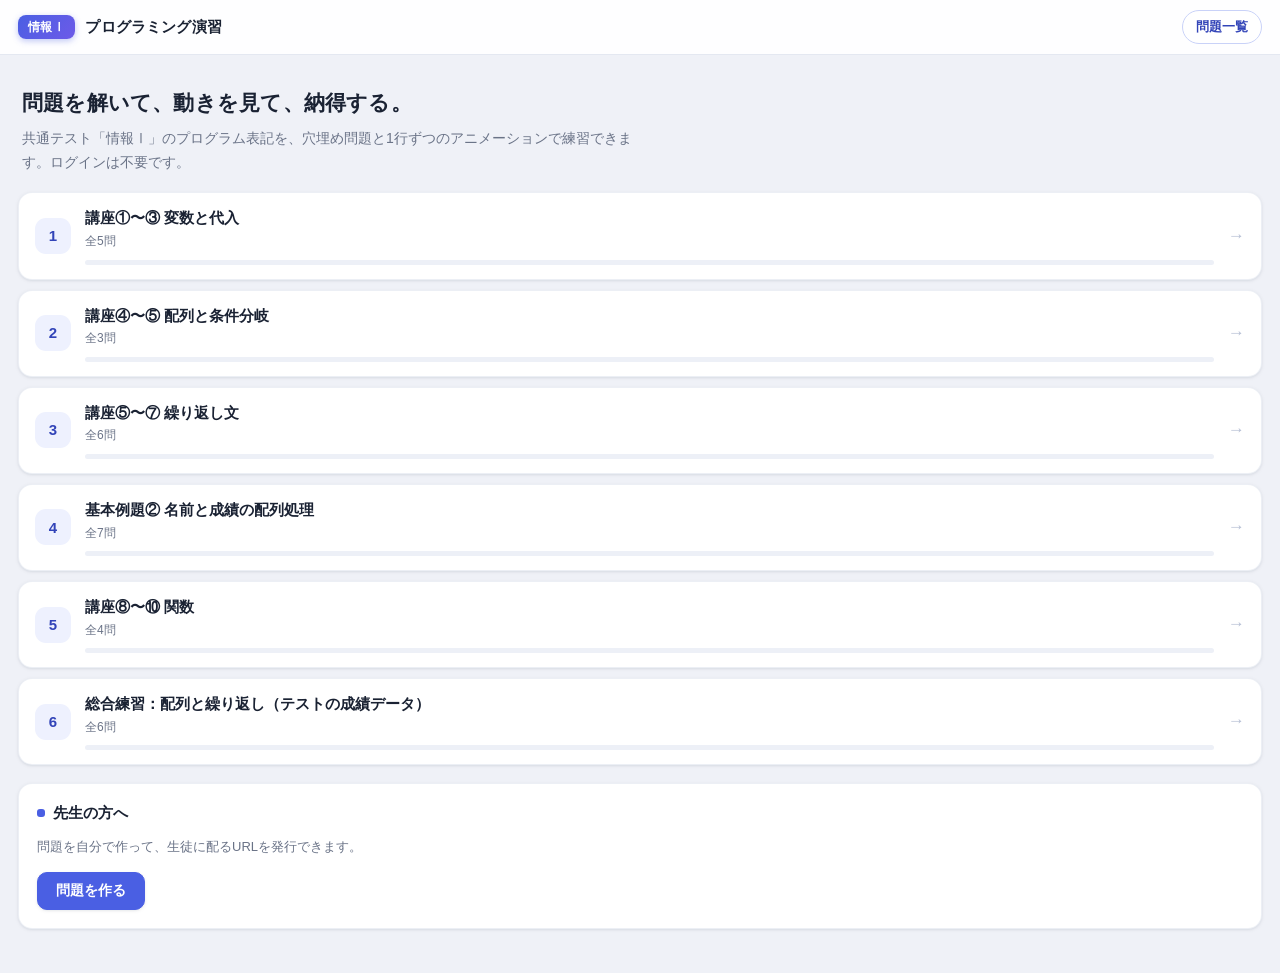
==== commit 7ba0f24e: "基本例題②（配列処理7問）と基本例題③（和か差を返す関数）を追加、全31問に Co-authored-by: Cursor <cursoragent@cursor.com>" ====
--- a/index.html
+++ b/index.html
@@ -4,7 +4,7 @@
 <meta charset="utf-8">
 <meta name="viewport" content="width=device-width, initial-scale=1, viewport-fit=cover">
 <title>共通テスト情報Ⅰ プログラミング演習</title>
-<link rel="stylesheet" href="style.css?v=9">
+<link rel="stylesheet" href="style.css?v=10">
 </head>
 <body>
 
@@ -27,9 +27,9 @@
   <div class="chips" id="chips"></div>
 </div>
 
-<script src="codec.js?v=9"></script>
-<script src="dncl.js?v=9"></script>
-<script src="problems.js?v=9"></script>
-<script src="app.js?v=9"></script>
+<script src="codec.js?v=10"></script>
+<script src="dncl.js?v=10"></script>
+<script src="problems.js?v=10"></script>
+<script src="app.js?v=10"></script>
 </body>
 </html>
